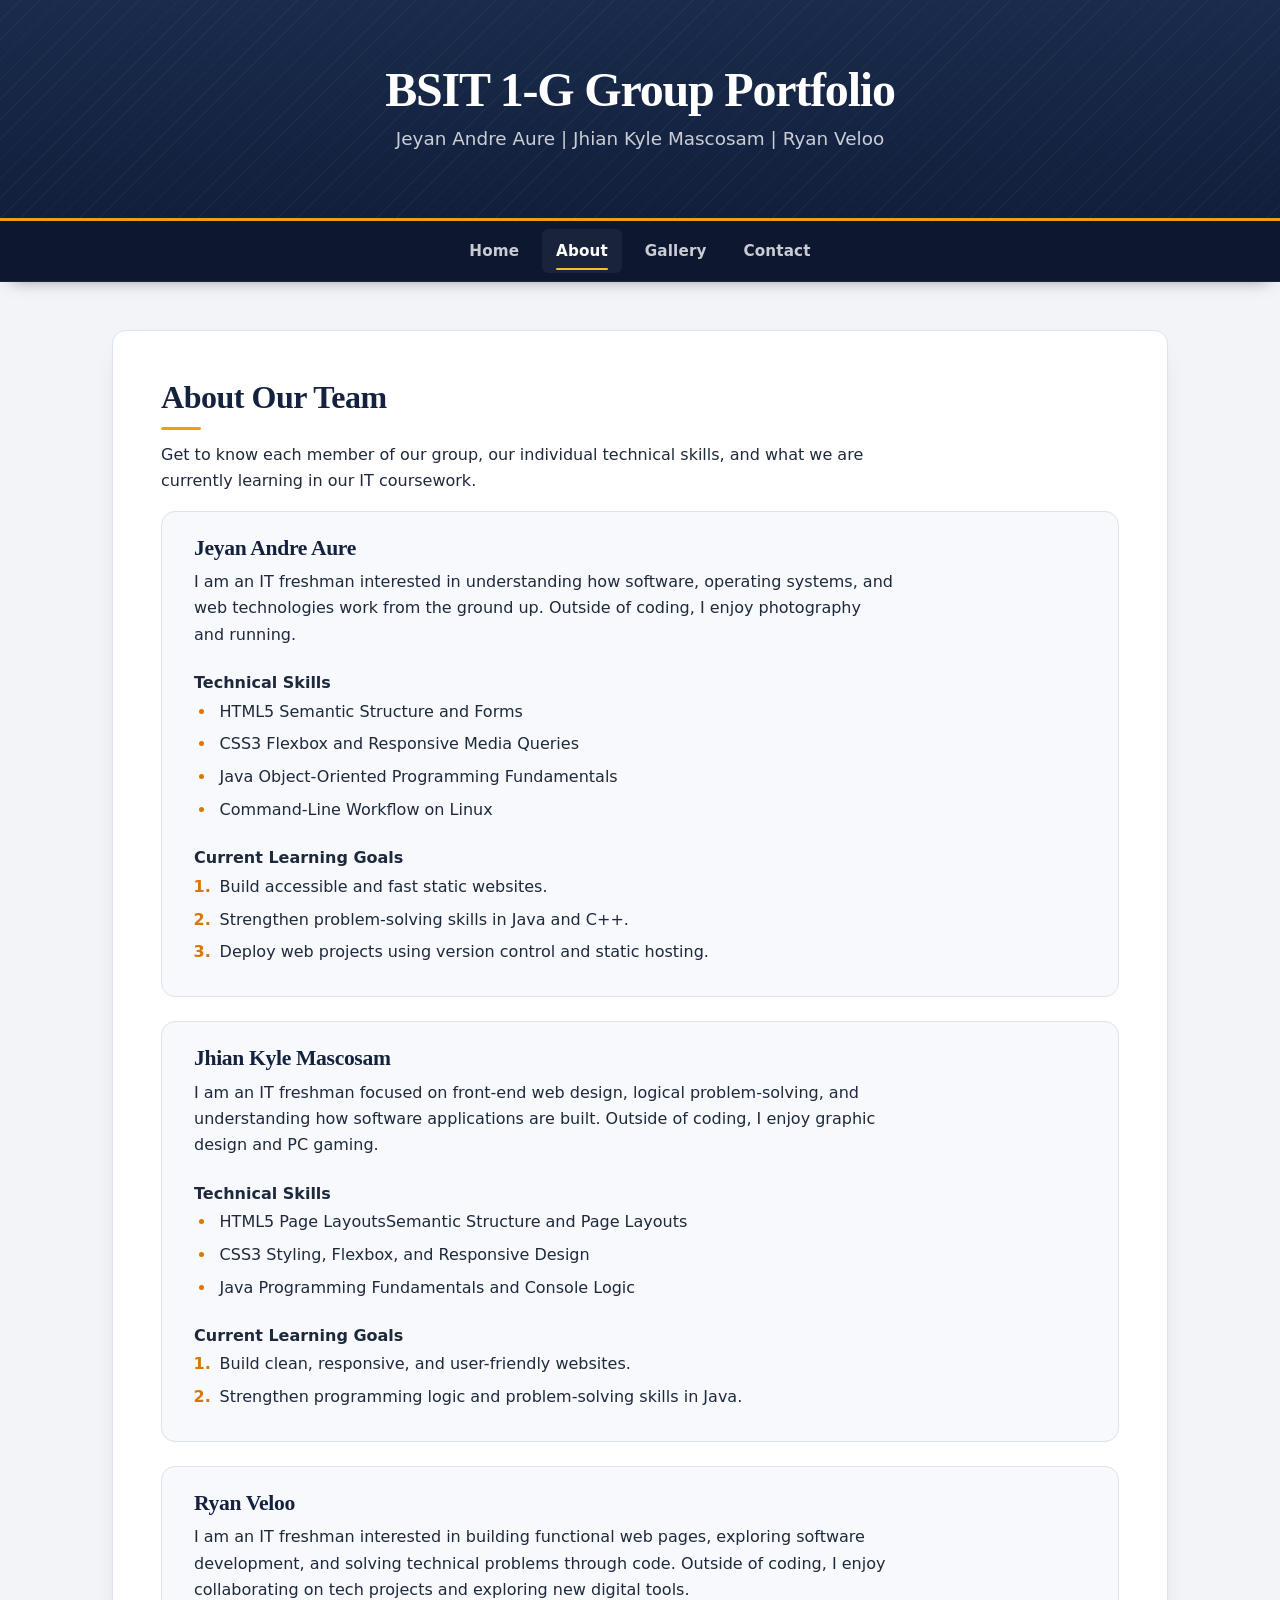
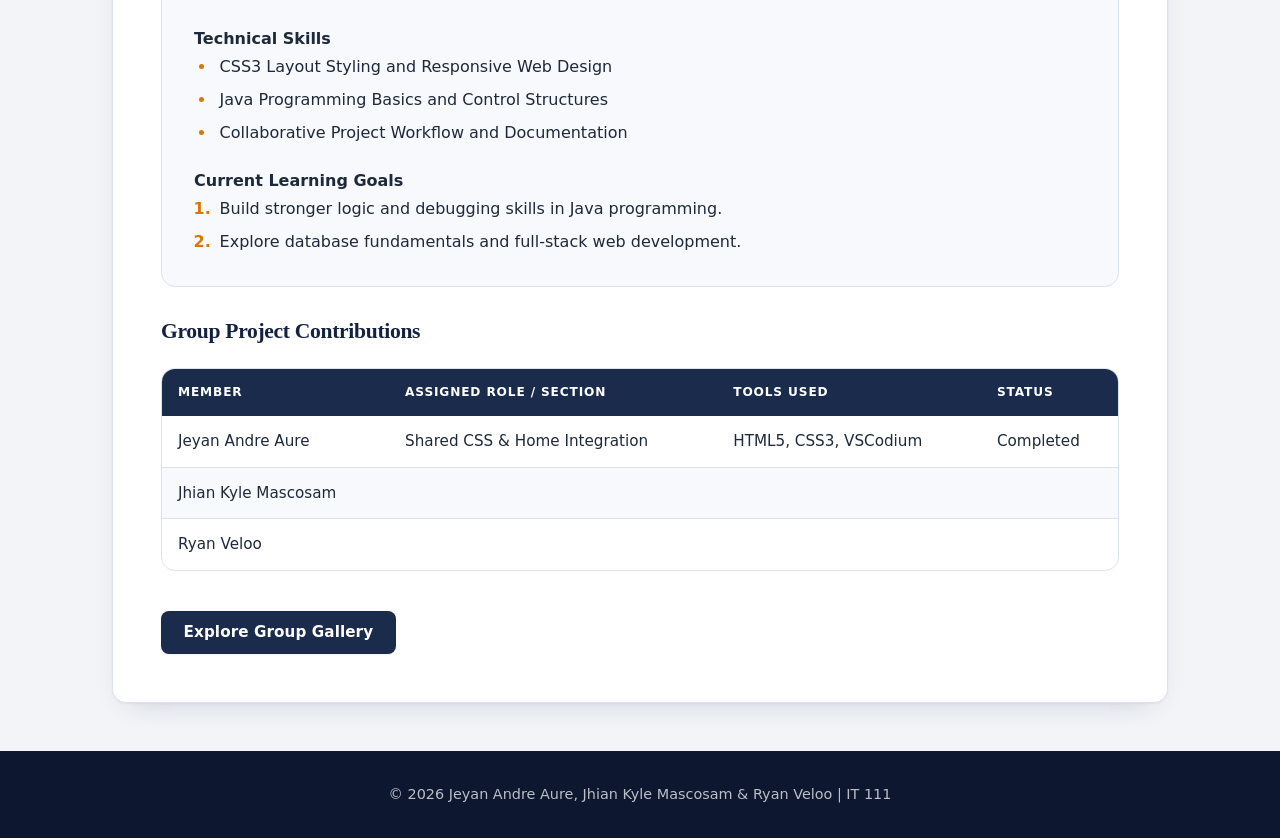
==== student-website/about.html @ 914ab21a "Add files via upload" ====
<!DOCTYPE html>
<html lang="en">
<head>
    <meta charset="UTF-8">
    <meta name="viewport" content="width=device-width, initial-scale=1.0">
    <title>About | BSIT 1-G Group Portfolio</title>
    <link rel="stylesheet" href="css/style.css">
</head>
<body>

    <header>
        <h1>BSIT 1-G Group Portfolio</h1>
        <p>Jeyan Andre Aure | Jhian Kyle Mascosam | Ryan Veloo</p>
    </header>

    <nav aria-label="Main navigation">
        <a href="index.html">Home</a>
        <a href="about.html" class="active">About</a>
        <a href="gallery.html">Gallery</a>
        <a href="contact.html">Contact</a>
    </nav>

    <main>
        <h2>About Our Team</h2>
        <p>Get to know each member of our group, our individual technical skills, and what we are currently learning in our IT coursework.</p>

        <!-- Member 1: Jeyan Andre Aure -->
        <section id="jeyan" class="member-section">
            <h3>Jeyan Andre Aure</h3>
            <p>I am an IT freshman interested in understanding how software, operating systems, and web technologies work from the ground up. Outside of coding, I enjoy photography and running.</p>

            <h4>Technical Skills</h4>
            <ul>
                <li>HTML5 Semantic Structure and Forms</li>
                <li>CSS3 Flexbox and Responsive Media Queries</li>
                <li>Java Object-Oriented Programming Fundamentals</li>
                <li>Command-Line Workflow on Linux</li>
            </ul>

            <h4>Current Learning Goals</h4>
            <ol>
                <li>Build accessible and fast static websites.</li>
                <li>Strengthen problem-solving skills in Java and C++.</li>
                <li>Deploy web projects using version control and static hosting.</li>
            </ol>
        </section>

        <!-- Member 2: Jhian Kyle Mascosam -->
        <section id="jhian" class="member-section">
            <h3>Jhian Kyle Mascosam</h3>
            <!-- Type Jhian's bio inside the <p> tag below -->
            <p>I am an IT freshman focused on front-end web design, logical problem-solving, and understanding how software applications are built. Outside of coding, I enjoy graphic design and PC gaming.</p>

            <h4>Technical Skills</h4>
            <!-- Add Jhian's skills inside the <li> tags below -->
            <ul>
                <li>HTML5 Page LayoutsSemantic Structure and Page Layouts</li>
                <li>CSS3 Styling, Flexbox, and Responsive Design</li>
                <li>Java Programming Fundamentals and Console Logic</li>
            </ul>

            <h4>Current Learning Goals</h4>
            <!-- Add Jhian's goals inside the <li> tags below -->
            <ol>
                <li>Build clean, responsive, and user-friendly websites.</li>
                <li>Strengthen programming logic and problem-solving skills in Java.</li>
            </ol>
        </section>

        <!-- Member 3: Ryan Veloo -->
        <section id="ryan" class="member-section">
            <h3>Ryan Veloo</h3>
            <!-- Type Ryan's bio inside the <p> tag below -->
            <p>I am an IT freshman interested in building functional web pages, exploring software development, and solving technical problems through code. Outside of coding, I enjoy collaborating on tech projects and exploring new digital tools.</p>

            <h4>Technical Skills</h4>
            <!-- Add Ryan's skills inside the <li> tags below -->
            <ul>
                <li>CSS3 Layout Styling and Responsive Web Design</li>
                <li>Java Programming Basics and Control Structures</li>
                <li>Collaborative Project Workflow and Documentation</li>
            </ul>

            <h4>Current Learning Goals</h4>
            <!-- Add Ryan's goals inside the <li> tags below -->
            <ol>
                <li>Build stronger logic and debugging skills in Java programming.</li>
                <li>Explore database fundamentals and full-stack web development.</li>
            </ol>
        </section>

        <h3>Group Project Contributions</h3>
        <table>
            <thead>
                <tr>
                    <th>Member</th>
                    <th>Assigned Role / Section</th>
                    <th>Tools Used</th>
                    <th>Status</th>
                </tr>
            </thead>
            <tbody>
                <tr>
                    <td>Jeyan Andre Aure</td>
                    <td>Shared CSS &amp; Home Integration</td>
                    <td>HTML5, CSS3, VSCodium</td>
                    <td>Completed</td>
                </tr>
                <tr>
                    <td>Jhian Kyle Mascosam</td>
                    <!-- Fill in Jhian's role, tools, and status below -->
                    <td></td>
                    <td></td>
                    <td></td>
                </tr>
                <tr>
                    <td>Ryan Veloo</td>
                    <!-- Fill in Ryan's role, tools, and status below -->
                    <td></td>
                    <td></td>
                    <td></td>
                </tr>
            </tbody>
        </table>

        <a href="gallery.html" class="btn">Explore Group Gallery</a>
    </main>

    <footer>
        <p>&copy; 2026 Jeyan Andre Aure, Jhian Kyle Mascosam &amp; Ryan Veloo | IT 111</p>
    </footer>

</body>
</html>
---- student-website/css/style.css ----
/* ==========================================================================
   Site stylesheet
   --------------------------------------------------------------------------
   1. Tokens          5. Components (buttons, tables, cards, forms)
   2. Base            6. Utilities
   3. Typography      7. Responsive, dark mode, motion, print
   4. Layout

   Optional: load "Fraunces" (headings) and "Inter" (body) from your font
   provider of choice. They are already first in the font stacks below and
   will be picked up automatically; system fonts are the fallback.
   ========================================================================== */


/* ==========================================================================
   1. Tokens
   ========================================================================== */
:root {
    color-scheme: light dark;

    /* Brand */
    --navy-950: #0d1730;
    --navy-900: #111f3b;
    --navy-800: #1a2b4c;
    --navy-700: #243b67;
    --navy-600: #2c4a82;
    --amber-300: #fcd34d;
    --amber-400: #fbbf24;
    --amber-500: #f59e0b;
    --amber-600: #d97706;

    /* Surfaces, text, lines (light) */
    --bg: #f2f4f8;
    --surface: #ffffff;
    --surface-2: #f7f9fc;
    --border: #dde3ec;
    --border-strong: #b9c3d3;
    --text: #1e293b;
    --text-muted: #52607a;
    --text-subtle: #66758d;
    --heading: #14223f;
    --link: #2c4a82;
    --link-hover: #14223f;
    --danger: #b42318;
    --focus: #d97706;

    /* Components */
    --btn-bg: var(--navy-800);
    --btn-fg: #ffffff;
    --btn-hover: var(--navy-600);
    --thead-bg: var(--navy-800);
    --thead-fg: #ffffff;
    --row-hover: #eef3fb;
    --field-bg: #ffffff;
    --field-border: #a3afc2;
    --accent-control: var(--navy-700);

    /* Shadows are tinted with the brand navy, never pure black */
    --shadow-sm: 0 1px 2px rgba(17, 31, 59, 0.06);
    --shadow-md: 0 1px 2px rgba(17, 31, 59, 0.04),
                 0 12px 28px -16px rgba(17, 31, 59, 0.22);
    --shadow-lg: 0 2px 4px rgba(17, 31, 59, 0.05),
                 0 18px 36px -18px rgba(17, 31, 59, 0.32);

    /* Type */
    --font-body: "Inter", system-ui, -apple-system, "Segoe UI", Roboto,
                 "Helvetica Neue", Arial, sans-serif;
    --font-display: "Fraunces", "Source Serif 4", "Iowan Old Style",
                    "Palatino Linotype", Palatino, "Book Antiqua", Georgia, serif;
    --font-mono: ui-monospace, "SF Mono", "Cascadia Code", Menlo, Consolas, monospace;

    /* Spacing scale */
    --s-1: 0.25rem;
    --s-2: 0.5rem;
    --s-3: 0.75rem;
    --s-4: 1rem;
    --s-5: 1.5rem;
    --s-6: 2rem;
    --s-7: 3rem;

    /* Shape & layout */
    --radius: 14px;
    --radius-sm: 8px;
    --max: 66rem;
    --gutter: clamp(1rem, 4vw, 2rem);

    /* Motion */
    --ease: cubic-bezier(0.2, 0.7, 0.2, 1);
    --t: 160ms;
}


/* ==========================================================================
   2. Base
   ========================================================================== */
*,
*::before,
*::after {
    box-sizing: border-box;
    margin: 0;
    padding: 0;
}

html {
    -webkit-text-size-adjust: 100%;
    text-size-adjust: 100%;
    scroll-padding-top: 5rem;
}

body {
    min-height: 100vh;
    min-height: 100dvh;
    display: flex;
    flex-direction: column;
    font-family: var(--font-body);
    font-size: 1rem;
    line-height: 1.65;
    color: var(--text);
    background-color: var(--bg);
    -webkit-font-smoothing: antialiased;
    -moz-osx-font-smoothing: grayscale;
    text-rendering: optimizeLegibility;
}

::selection {
    background: var(--amber-400);
    color: var(--navy-950);
}

img,
svg,
video {
    max-width: 100%;
}

img {
    height: auto;
    display: block;
    border-radius: 10px;
}

/* Keyboard focus: visible, high contrast, never on mouse clicks */
:focus-visible {
    outline: 3px solid var(--focus);
    outline-offset: 3px;
}

:focus:not(:focus-visible) {
    outline: none;
}

/* Dark surfaces need a lighter ring */
header,
nav,
footer {
    --focus: var(--amber-400);
}


/* ==========================================================================
   3. Typography
   ========================================================================== */
h1,
h2,
h3 {
    font-family: var(--font-display);
    font-weight: 700;
    line-height: 1.18;
    letter-spacing: -0.015em;
    color: var(--heading);
    text-wrap: balance;
}

h2 {
    font-size: clamp(1.5rem, 1.25rem + 1vw, 2rem);
    margin: var(--s-7) 0 var(--s-3);
}

h3 {
    font-size: clamp(1.15rem, 1.05rem + 0.4vw, 1.35rem);
    margin: var(--s-6) 0 var(--s-2);
}

h4 {
    font-size: 1rem;
    font-weight: 700;
    line-height: 1.4;
    color: var(--text);
    margin: var(--s-5) 0 var(--s-1);
}

/* A section's first heading never needs top spacing */
:is(main, .intro-box, .member-section, .card) > :first-child {
    margin-top: 0;
}

/* Small brand rule under section headings */
main h2::after {
    content: "";
    display: block;
    width: 2.5rem;
    height: 3px;
    margin-top: 0.6rem;
    background: var(--amber-500);
    border-radius: 2px;
}

p {
    margin-bottom: var(--s-4);
    max-width: 70ch;
    text-wrap: pretty;
}

p:last-child {
    margin-bottom: 0;
}

strong,
b {
    font-weight: 650;
}

small {
    font-size: 0.875rem;
    color: var(--text-muted);
}

a {
    color: var(--link);
    text-decoration-thickness: 1px;
    text-underline-offset: 0.2em;
    transition: color var(--t) var(--ease),
                text-decoration-color var(--t) var(--ease);
}

a:hover {
    color: var(--link-hover);
    text-decoration-thickness: 2px;
}

ul,
ol {
    margin: 0 0 var(--s-5);
    padding-left: 1.4rem;
}

li {
    margin-bottom: 0.4rem;
    padding-left: 0.2rem;
}

li::marker {
    color: var(--amber-600);
    font-weight: 700;
}

ul ul,
ol ol,
ul ol,
ol ul {
    margin: 0.4rem 0 0;
}

nav ul,
footer ul {
    list-style: none;
    margin: 0;
    padding: 0;
}

blockquote {
    margin: var(--s-5) 0;
    padding: var(--s-1) 0 var(--s-1) var(--s-5);
    border-left: 3px solid var(--amber-500);
    font-family: var(--font-display);
    font-size: 1.2rem;
    line-height: 1.5;
    color: var(--heading);
}

hr {
    border: 0;
    height: 1px;
    background: var(--border);
    margin: var(--s-6) 0;
}

code,
kbd {
    font-family: var(--font-mono);
    font-size: 0.9em;
    padding: 0.15em 0.4em;
    background: var(--surface-2);
    border: 1px solid var(--border);
    border-radius: 5px;
}

figcaption {
    margin-top: var(--s-2);
    font-size: 0.875rem;
    color: var(--text-muted);
}


/* ==========================================================================
   4. Layout: header, nav, main, footer
   ========================================================================== */
header {
    position: relative;
    text-align: center;
    color: #ffffff;
    padding: clamp(2rem, 6vw, 4rem) var(--gutter);
    background:
        repeating-linear-gradient(
            135deg,
            rgba(255, 255, 255, 0.035) 0 1px,
            transparent 1px 14px
        ),
        linear-gradient(180deg, var(--navy-800) 0%, var(--navy-900) 100%);
    border-bottom: 3px solid var(--amber-500);
}

header h1 {
    color: #ffffff;
    font-size: clamp(1.9rem, 1.3rem + 2.8vw, 3rem);
    line-height: 1.08;
    letter-spacing: -0.025em;
    margin: 0 0 var(--s-2);
}

header p {
    margin-inline: auto;
    font-size: clamp(1rem, 0.95rem + 0.3vw, 1.15rem);
    color: rgba(255, 255, 255, 0.78);
}

header img {
    margin-inline: auto;
}

nav {
    display: flex;
    flex-wrap: wrap;
    justify-content: center;
    gap: var(--s-1) var(--s-2);
    padding: var(--s-2) var(--gutter);
    background: var(--navy-950);
    border-bottom: 1px solid rgba(255, 255, 255, 0.06);
    box-shadow: 0 8px 18px -12px rgba(0, 0, 0, 0.55);
}

nav a {
    position: relative;
    padding: 0.6rem 0.9rem;
    font-size: 0.95rem;
    font-weight: 600;
    letter-spacing: 0.01em;
    color: rgba(255, 255, 255, 0.78);
    text-decoration: none;
    border-radius: 6px;
    transition: color var(--t) var(--ease), background-color var(--t) var(--ease);
}

/* Active-page indicator: an amber underline that draws in */
nav a::after {
    content: "";
    position: absolute;
    left: 0.9rem;
    right: 0.9rem;
    bottom: 0.2rem;
    height: 2px;
    background: var(--amber-400);
    border-radius: 2px;
    transform: scaleX(0);
    transform-origin: left center;
    transition: transform 220ms var(--ease);
}

nav a:hover {
    color: #ffffff;
    background-color: rgba(255, 255, 255, 0.07);
}

nav a.active,
nav a[aria-current="page"] {
    color: #ffffff;
    background-color: rgba(255, 255, 255, 0.05);
}

nav a.active::after,
nav a[aria-current="page"]::after {
    transform: scaleX(1);
}

main {
    flex: 1 0 auto;
    width: min(100% - (var(--gutter) * 2), var(--max));
    margin: clamp(1.25rem, 4vw, 3rem) auto;
    padding: clamp(1.25rem, 4vw, 3rem);
    background-color: var(--surface);
    border: 1px solid var(--border);
    border-radius: var(--radius);
    box-shadow: var(--shadow-md);
}

.intro-box {
    margin-bottom: var(--s-6);
    padding-bottom: var(--s-5);
    border-bottom: 1px solid var(--border);
}

.intro-box p {
    font-size: clamp(1.05rem, 1rem + 0.3vw, 1.2rem);
    line-height: 1.6;
}

footer {
    margin-top: auto;
    padding: var(--s-6) var(--gutter);
    text-align: center;
    font-size: 0.9rem;
    color: rgba(255, 255, 255, 0.72);
    background-color: var(--navy-950);
}

footer p {
    margin-inline: auto;
}

footer a {
    color: #ffffff;
}

footer a:hover {
    color: var(--amber-400);
}


/* ==========================================================================
   5. Components
   ========================================================================== */

/* ---- Buttons ----------------------------------------------------------- */
.btn,
form button,
form input[type="submit"] {
    display: inline-flex;
    align-items: center;
    justify-content: center;
    gap: var(--s-2);
    margin-top: var(--s-2);
    padding: 0.7rem 1.35rem;
    font: inherit;
    font-size: 0.95rem;
    font-weight: 650;
    line-height: 1.2;
    letter-spacing: 0.005em;
    color: var(--btn-fg);
    background-color: var(--btn-bg);
    border: 1px solid transparent;
    border-radius: var(--radius-sm);
    text-decoration: none;
    cursor: pointer;
    box-shadow: var(--shadow-sm);
    transition: background-color var(--t) var(--ease),
                transform var(--t) var(--ease),
                box-shadow var(--t) var(--ease);
}

.btn:hover,
form button:hover,
form input[type="submit"]:hover {
    color: var(--btn-fg);
    background-color: var(--btn-hover);
    text-decoration: none;
    transform: translateY(-1px);
    box-shadow: var(--shadow-md);
}

.btn:active,
form button:active,
form input[type="submit"]:active {
    transform: translateY(0);
    box-shadow: var(--shadow-sm);
}

.btn:disabled,
.btn[aria-disabled="true"],
form button:disabled {
    opacity: 0.5;
    cursor: not-allowed;
    transform: none;
}

/* Optional variants */
.btn--accent {
    --btn-bg: var(--amber-400);
    --btn-fg: var(--navy-950);
    --btn-hover: var(--amber-300);
}

.btn--ghost {
    --btn-fg: var(--heading);
    --btn-hover: var(--surface-2);
    background-color: transparent;
    border-color: var(--border-strong);
    box-shadow: none;
}

/* ---- Tables ------------------------------------------------------------ */
table {
    width: 100%;
    margin: var(--s-5) 0 var(--s-6);
    border-collapse: separate;
    border-spacing: 0;
    overflow: hidden;
    font-size: 0.95rem;
    font-variant-numeric: tabular-nums;
    background-color: var(--surface);
    border: 1px solid var(--border);
    border-radius: var(--radius);
}

caption {
    caption-side: top;
    padding-bottom: var(--s-3);
    text-align: left;
    font-weight: 650;
    color: var(--text-muted);
}

th,
td {
    padding: 0.8rem 1rem;
    text-align: left;
    vertical-align: top;
    border-bottom: 1px solid var(--border);
}

th {
    font-size: 0.76rem;
    font-weight: 700;
    letter-spacing: 0.07em;
    text-transform: uppercase;
    white-space: nowrap;
    color: var(--thead-fg);
    background-color: var(--thead-bg);
    border-bottom-color: var(--thead-bg);
}

/* Row headers read as content, not as column headers */
th[scope="row"] {
    font-size: inherit;
    font-weight: 650;
    letter-spacing: normal;
    text-transform: none;
    white-space: normal;
    color: var(--heading);
    background: none;
    border-bottom-color: var(--border);
}

tr:last-child > td,
tr:last-child > th[scope="row"] {
    border-bottom: 0;
}

tbody tr:nth-child(even) {
    background-color: var(--surface-2);
}

tbody tr {
    transition: background-color var(--t) var(--ease);
}

tbody tr:hover {
    background-color: var(--row-hover);
}

/* ---- Cards ------------------------------------------------------------- */
.card-grid {
    --card-pad: 1.25rem;
    display: grid;
    grid-template-columns: repeat(auto-fit, minmax(min(100%, 16rem), 1fr));
    gap: var(--s-5);
    margin: var(--s-5) 0 var(--s-7);
}

.card {
    display: flex;
    flex-direction: column;
    gap: var(--s-3);
    padding: var(--card-pad);
    overflow: hidden;
    background-color: var(--surface-2);
    border: 1px solid var(--border);
    border-radius: var(--radius);
    transition: transform 220ms var(--ease),
                box-shadow 220ms var(--ease),
                border-color 220ms var(--ease);
}

.card > * {
    margin: 0;
}

/* Lead image bleeds to the card edges */
.card > img:first-child {
    width: calc(100% + var(--card-pad) * 2);
    max-width: none;
    margin: calc(var(--card-pad) * -1) calc(var(--card-pad) * -1) var(--s-1);
    aspect-ratio: 3 / 2;
    object-fit: cover;
    border-radius: 0;
}

.card h3 {
    font-size: 1.2rem;
}

.card p {
    font-size: 0.95rem;
    color: var(--text-muted);
}

/* Pin the call-to-action to the bottom so cards line up */
.card > .btn {
    align-self: flex-start;
    margin-top: auto;
}

.card:focus-within {
    border-color: var(--border-strong);
}

@media (hover: hover) {
    .card:hover {
        transform: translateY(-3px);
        border-color: var(--border-strong);
        box-shadow: var(--shadow-lg);
    }
}

/* ---- Member panels ----------------------------------------------------- */
.member-section {
    margin-bottom: var(--s-5);
    padding: var(--s-5) var(--s-6);
    background-color: var(--surface-2);
    border: 1px solid var(--border);
    border-radius: var(--radius);
}

.member-section > :last-child {
    margin-bottom: 0;
}

/* ---- Forms ------------------------------------------------------------- */
form {
    display: flex;
    flex-direction: column;
    gap: var(--s-4);
    max-width: 34rem;
}

fieldset {
    border: 1px solid var(--border);
    border-radius: var(--radius-sm);
    padding: var(--s-4) var(--s-5);
}

legend {
    padding: 0 var(--s-2);
    font-weight: 650;
    color: var(--heading);
}

label {
    font-size: 0.9rem;
    font-weight: 650;
    color: var(--heading);
}

/* Keep a label close to its own field, with more air between pairs */
form > label:has(+ :is(input, textarea, select)) {
    margin-bottom: calc(var(--s-2) * -1);
}

input,
textarea,
select {
    width: 100%;
    padding: 0.7rem 0.85rem;
    font: inherit;
    font-size: 1rem;
    line-height: 1.4;
    color: var(--text);
    background-color: var(--field-bg);
    border: 1px solid var(--field-border);
    border-radius: var(--radius-sm);
    transition: border-color var(--t) var(--ease), box-shadow var(--t) var(--ease);
}

input:hover,
textarea:hover,
select:hover {
    border-color: var(--text-muted);
}

input:focus,
textarea:focus,
select:focus {
    border-color: var(--navy-600);
}

input:user-invalid,
textarea:user-invalid,
select:user-invalid {
    border-color: var(--danger);
}

input::placeholder,
textarea::placeholder {
    color: var(--text-subtle);
    opacity: 1;
}

input:disabled,
textarea:disabled,
select:disabled {
    opacity: 0.6;
    cursor: not-allowed;
    background-color: var(--surface-2);
}

textarea {
    min-height: 9rem;
    resize: vertical;
    line-height: 1.55;
}

input[type="checkbox"],
input[type="radio"] {
    width: 1.1rem;
    height: 1.1rem;
    padding: 0;
    accent-color: var(--accent-control);
}

form .btn,
form button,
form input[type="submit"] {
    align-self: flex-start;
    width: auto;
    margin-top: var(--s-1);
}


/* ==========================================================================
   6. Utilities
   ========================================================================== */
.visually-hidden {
    position: absolute;
    width: 1px;
    height: 1px;
    margin: -1px;
    padding: 0;
    overflow: hidden;
    clip: rect(0, 0, 0, 0);
    white-space: nowrap;
    border: 0;
}

/* Add as the first element in <body>: <a class="skip-link" href="#main">… */
.skip-link {
    position: absolute;
    top: -4rem;
    left: var(--s-4);
    z-index: 100;
    padding: 0.65rem 1rem;
    font-weight: 700;
    color: var(--navy-950);
    background: var(--amber-400);
    border-radius: 0 0 var(--radius-sm) var(--radius-sm);
    text-decoration: none;
    transition: top var(--t) var(--ease);
}

.skip-link:focus {
    top: 0;
}


/* ==========================================================================
   7. Responsive, dark mode, motion, print
   ========================================================================== */

/* Sticky navigation on larger screens (a wrapped nav would eat the viewport on phones) */
@media (min-width: 48em) {
    nav {
        position: sticky;
        top: 0;
        z-index: 50;
    }
}

@media (max-width: 40em) {
    nav a {
        padding: 0.55rem 0.7rem;
    }

    nav a::after {
        left: 0.7rem;
        right: 0.7rem;
    }

    .member-section {
        padding: var(--s-4);
    }

    /* Wide tables scroll sideways instead of breaking the layout */
    table {
        display: block;
        overflow-x: auto;
        -webkit-overflow-scrolling: touch;
    }

    form {
        max-width: none;
    }
}

/* Dark mode: same brand, re-tuned surfaces. Delete this block to opt out. */
@media screen and (prefers-color-scheme: dark) {
    :root {
        --bg: #0a1120;
        --surface: #101a30;
        --surface-2: #142039;
        --border: #24324f;
        --border-strong: #3a4b6e;
        --text: #dbe3f0;
        --text-muted: #9fadc5;
        --text-subtle: #8191ad;
        --heading: #f1f5fb;
        --link: #9dbcff;
        --link-hover: #ffffff;
        --danger: #ff8a80;
        --focus: var(--amber-400);

        --btn-bg: var(--amber-400);
        --btn-fg: var(--navy-950);
        --btn-hover: var(--amber-300);
        --thead-bg: #1b2b50;
        --thead-fg: #e8eefb;
        --row-hover: #1a2847;
        --field-bg: #0d1628;
        --field-border: #3a4b6e;
        --accent-control: var(--amber-400);

        --shadow-sm: 0 1px 2px rgba(0, 0, 0, 0.35);
        --shadow-md: 0 1px 2px rgba(0, 0, 0, 0.3),
                     0 14px 30px -16px rgba(0, 0, 0, 0.7);
        --shadow-lg: 0 2px 4px rgba(0, 0, 0, 0.3),
                     0 20px 40px -18px rgba(0, 0, 0, 0.8);
    }

    input:focus,
    textarea:focus,
    select:focus {
        border-color: var(--amber-400);
    }

    img {
        filter: brightness(0.92);
    }
}

@media (prefers-reduced-motion: no-preference) {
    html {
        scroll-behavior: smooth;
    }
}

@media (prefers-reduced-motion: reduce) {
    *,
    *::before,
    *::after {
        animation-duration: 0.01ms !important;
        animation-iteration-count: 1 !important;
        transition-duration: 0.01ms !important;
        scroll-behavior: auto !important;
    }

    .card:hover,
    .btn:hover {
        transform: none;
    }
}

@media print {
    body {
        display: block;
        color: #000;
        background: #fff;
        font-size: 11pt;
    }

    nav,
    .skip-link,
    form,
    .btn {
        display: none !important;
    }

    header,
    footer {
        padding: 0 0 var(--s-4);
        color: #000;
        background: none;
        border: 0;
    }

    header h1,
    header p {
        color: #000;
    }

    main {
        width: 100%;
        margin: 0;
        padding: 0;
        border: 0;
        box-shadow: none;
    }

    .card,
    table,
    .member-section {
        break-inside: avoid;
        box-shadow: none;
    }

    a {
        color: #000;
    }

    main a[href^="http"]::after {
        content: " (" attr(href) ")";
        font-size: 0.85em;
        color: #444;
    }
}
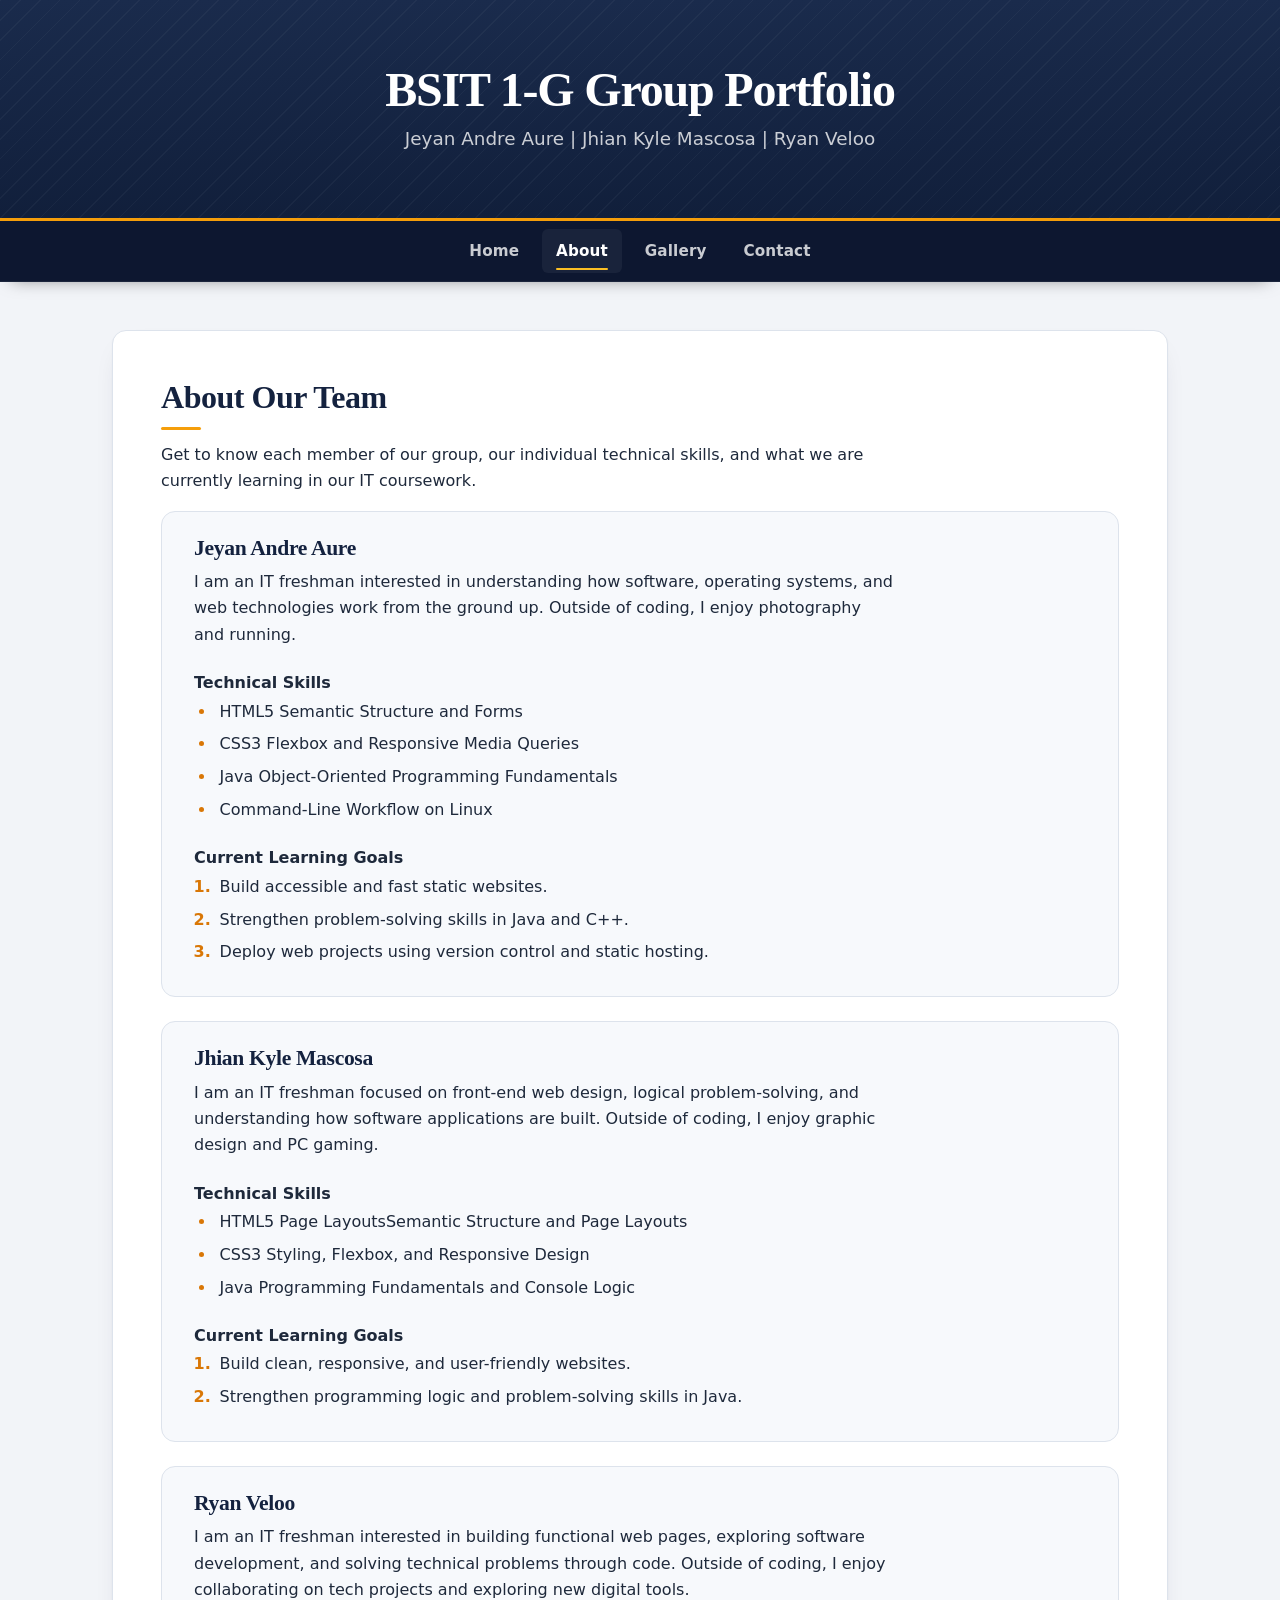
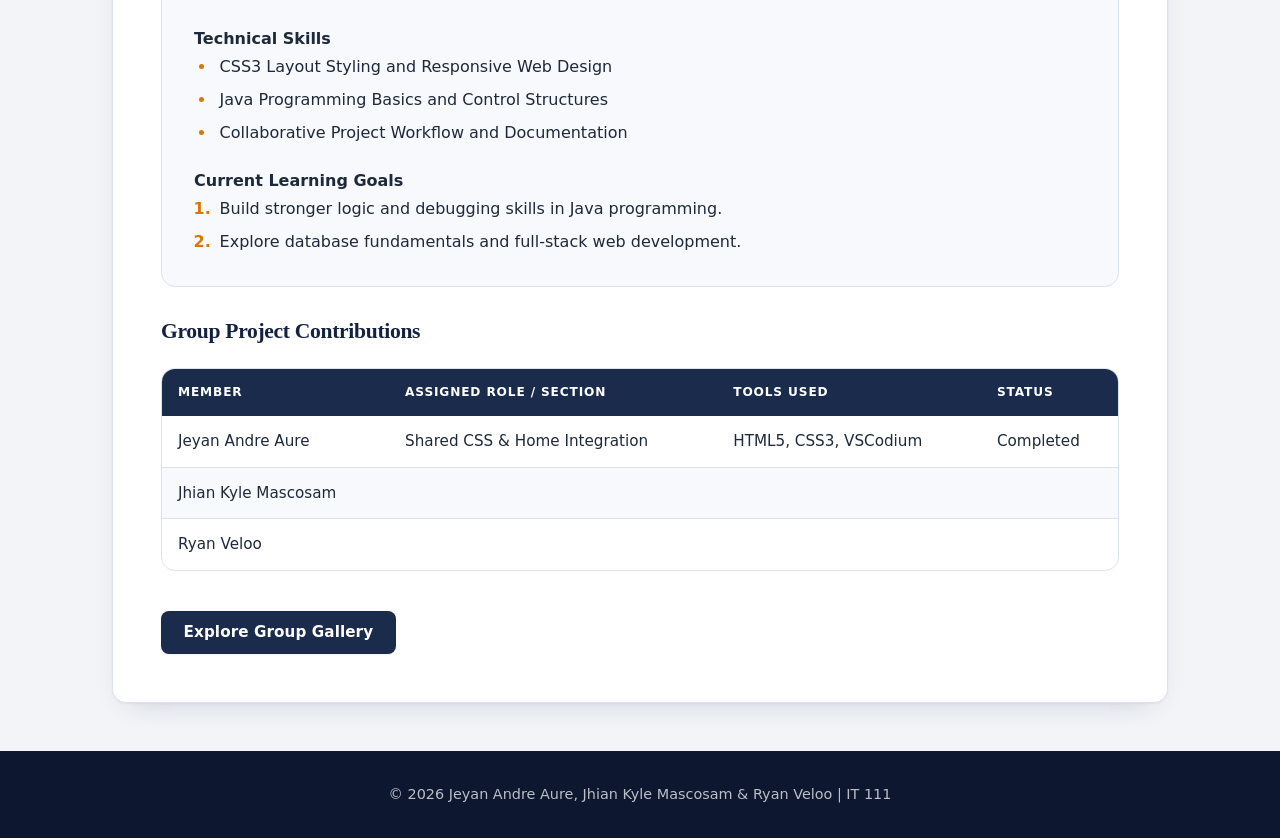
==== commit 952c159c: "Fix gallery image paths and upload photos" ====
--- a/student-website/about.html
+++ b/student-website/about.html
@@ -10,7 +10,7 @@
 
     <header>
         <h1>BSIT 1-G Group Portfolio</h1>
-        <p>Jeyan Andre Aure | Jhian Kyle Mascosam | Ryan Veloo</p>
+        <p>Jeyan Andre Aure | Jhian Kyle Mascosa | Ryan Veloo</p>
     </header>
 
     <nav aria-label="Main navigation">
@@ -45,9 +45,9 @@
             </ol>
         </section>
 
-        <!-- Member 2: Jhian Kyle Mascosam -->
+        <!-- Member 2: Jhian Kyle Mascosa -->
         <section id="jhian" class="member-section">
-            <h3>Jhian Kyle Mascosam</h3>
+            <h3>Jhian Kyle Mascosa</h3>
             <!-- Type Jhian's bio inside the <p> tag below -->
             <p>I am an IT freshman focused on front-end web design, logical problem-solving, and understanding how software applications are built. Outside of coding, I enjoy graphic design and PC gaming.</p>
 
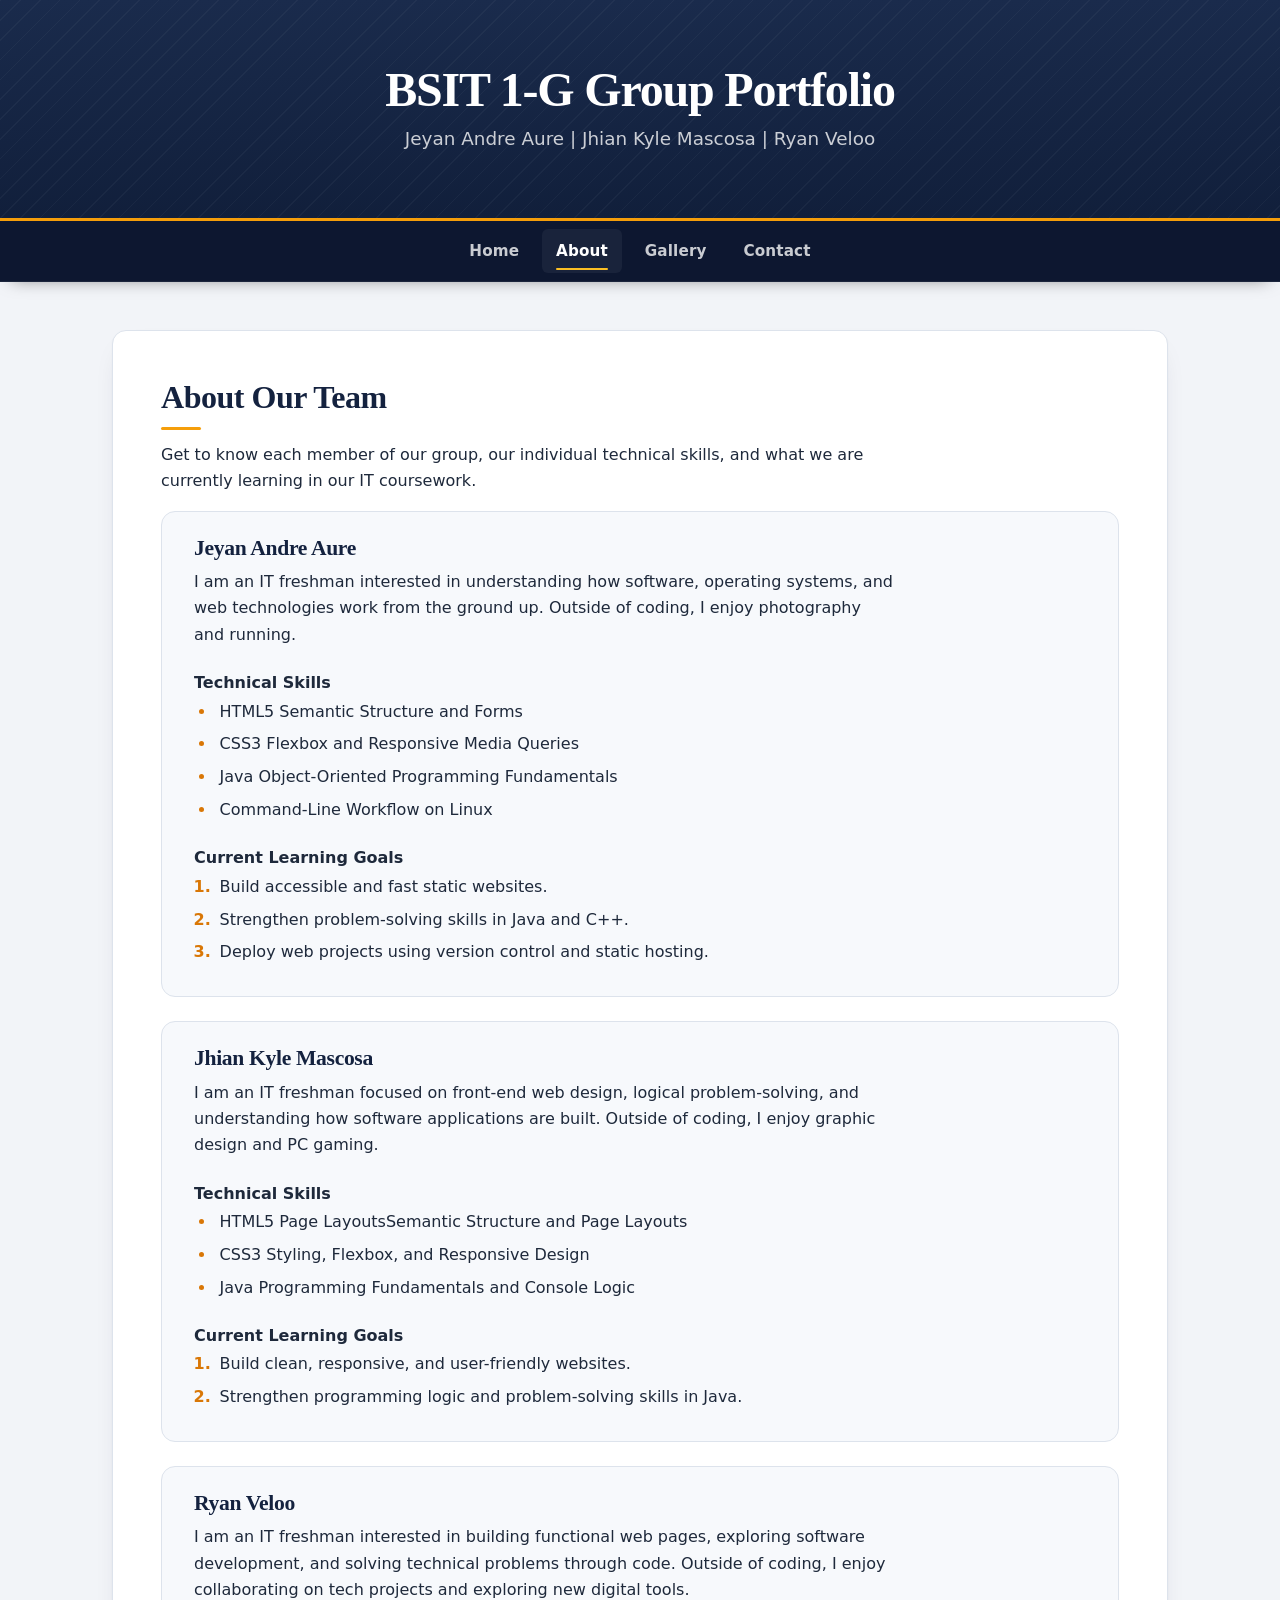
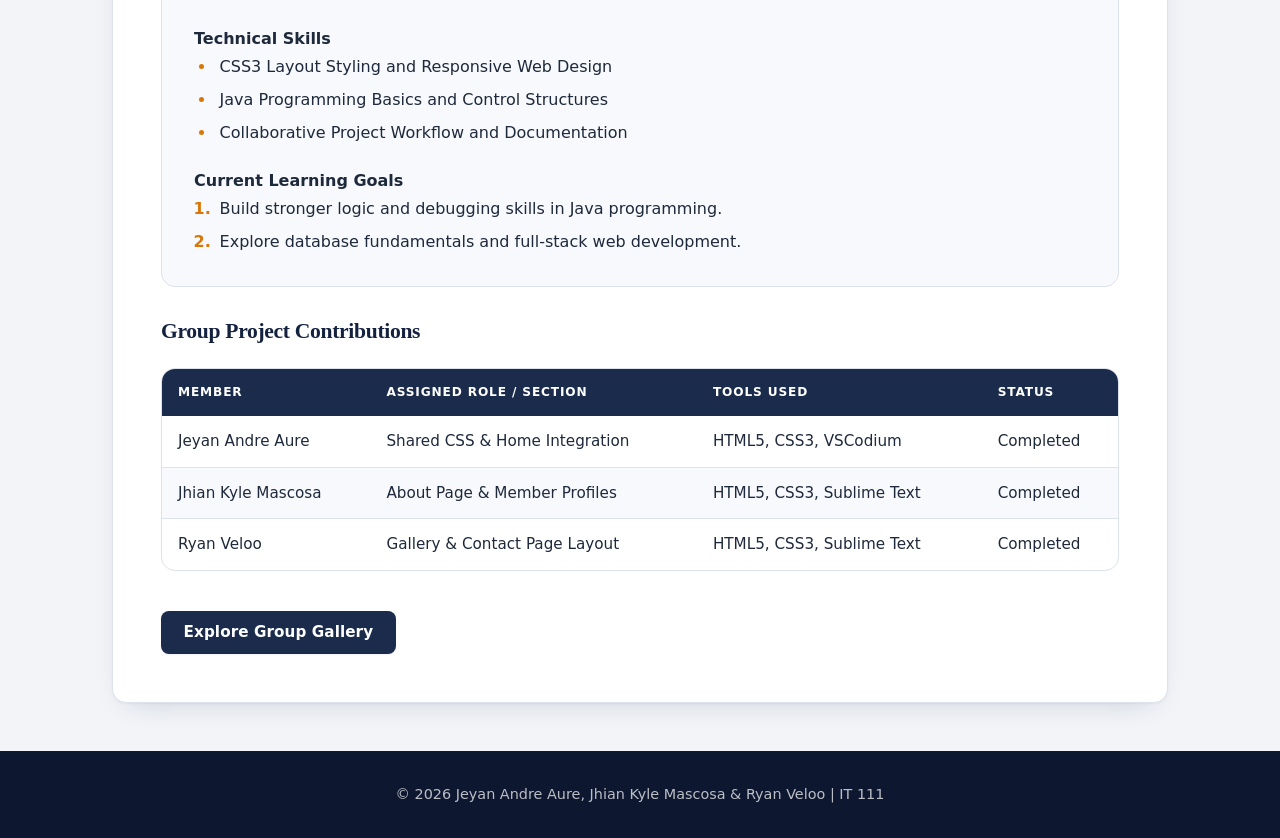
==== commit 206bb4f9: "Fix gallery image paths and upload photos" ====
--- a/student-website/about.html
+++ b/student-website/about.html
@@ -24,7 +24,6 @@
         <h2>About Our Team</h2>
         <p>Get to know each member of our group, our individual technical skills, and what we are currently learning in our IT coursework.</p>
 
-        <!-- Member 1: Jeyan Andre Aure -->
         <section id="jeyan" class="member-section">
             <h3>Jeyan Andre Aure</h3>
             <p>I am an IT freshman interested in understanding how software, operating systems, and web technologies work from the ground up. Outside of coding, I enjoy photography and running.</p>
@@ -45,14 +44,11 @@
             </ol>
         </section>
 
-        <!-- Member 2: Jhian Kyle Mascosa -->
         <section id="jhian" class="member-section">
             <h3>Jhian Kyle Mascosa</h3>
-            <!-- Type Jhian's bio inside the <p> tag below -->
             <p>I am an IT freshman focused on front-end web design, logical problem-solving, and understanding how software applications are built. Outside of coding, I enjoy graphic design and PC gaming.</p>
 
             <h4>Technical Skills</h4>
-            <!-- Add Jhian's skills inside the <li> tags below -->
             <ul>
                 <li>HTML5 Page LayoutsSemantic Structure and Page Layouts</li>
                 <li>CSS3 Styling, Flexbox, and Responsive Design</li>
@@ -60,21 +56,17 @@
             </ul>
 
             <h4>Current Learning Goals</h4>
-            <!-- Add Jhian's goals inside the <li> tags below -->
             <ol>
                 <li>Build clean, responsive, and user-friendly websites.</li>
                 <li>Strengthen programming logic and problem-solving skills in Java.</li>
             </ol>
         </section>
 
-        <!-- Member 3: Ryan Veloo -->
         <section id="ryan" class="member-section">
             <h3>Ryan Veloo</h3>
-            <!-- Type Ryan's bio inside the <p> tag below -->
             <p>I am an IT freshman interested in building functional web pages, exploring software development, and solving technical problems through code. Outside of coding, I enjoy collaborating on tech projects and exploring new digital tools.</p>
 
             <h4>Technical Skills</h4>
-            <!-- Add Ryan's skills inside the <li> tags below -->
             <ul>
                 <li>CSS3 Layout Styling and Responsive Web Design</li>
                 <li>Java Programming Basics and Control Structures</li>
@@ -82,7 +74,6 @@
             </ul>
 
             <h4>Current Learning Goals</h4>
-            <!-- Add Ryan's goals inside the <li> tags below -->
             <ol>
                 <li>Build stronger logic and debugging skills in Java programming.</li>
                 <li>Explore database fundamentals and full-stack web development.</li>
@@ -107,18 +98,16 @@
                     <td>Completed</td>
                 </tr>
                 <tr>
-                    <td>Jhian Kyle Mascosam</td>
-                    <!-- Fill in Jhian's role, tools, and status below -->
-                    <td></td>
-                    <td></td>
-                    <td></td>
+                    <td>Jhian Kyle Mascosa</td>
+                    <td>About Page &amp; Member Profiles</td>
+                    <td>HTML5, CSS3, Sublime Text</td>
+                    <td>Completed</td>
                 </tr>
                 <tr>
                     <td>Ryan Veloo</td>
-                    <!-- Fill in Ryan's role, tools, and status below -->
-                    <td></td>
-                    <td></td>
-                    <td></td>
+                    <td>Gallery &amp; Contact Page Layout</td>
+                    <td>HTML5, CSS3, Sublime Text</td>
+                     <td>Completed</td>
                 </tr>
             </tbody>
         </table>
@@ -127,7 +116,7 @@
     </main>
 
     <footer>
-        <p>&copy; 2026 Jeyan Andre Aure, Jhian Kyle Mascosam &amp; Ryan Veloo | IT 111</p>
+        <p>&copy; 2026 Jeyan Andre Aure, Jhian Kyle Mascosa &amp; Ryan Veloo | IT 111</p>
     </footer>
 
 </body>
--- a/student-website/css/style.css
+++ b/student-website/css/style.css
@@ -1,24 +1,6 @@
-/* ==========================================================================
-   Site stylesheet
-   --------------------------------------------------------------------------
-   1. Tokens          5. Components (buttons, tables, cards, forms)
-   2. Base            6. Utilities
-   3. Typography      7. Responsive, dark mode, motion, print
-   4. Layout
-
-   Optional: load "Fraunces" (headings) and "Inter" (body) from your font
-   provider of choice. They are already first in the font stacks below and
-   will be picked up automatically; system fonts are the fallback.
-   ========================================================================== */
-
-
-/* ==========================================================================
-   1. Tokens
-   ========================================================================== */
 :root {
     color-scheme: light dark;
 
-    /* Brand */
     --navy-950: #0d1730;
     --navy-900: #111f3b;
     --navy-800: #1a2b4c;
@@ -29,7 +11,6 @@
     --amber-500: #f59e0b;
     --amber-600: #d97706;
 
-    /* Surfaces, text, lines (light) */
     --bg: #f2f4f8;
     --surface: #ffffff;
     --surface-2: #f7f9fc;
@@ -44,7 +25,6 @@
     --danger: #b42318;
     --focus: #d97706;
 
-    /* Components */
     --btn-bg: var(--navy-800);
     --btn-fg: #ffffff;
     --btn-hover: var(--navy-600);
@@ -55,21 +35,18 @@
     --field-border: #a3afc2;
     --accent-control: var(--navy-700);
 
-    /* Shadows are tinted with the brand navy, never pure black */
     --shadow-sm: 0 1px 2px rgba(17, 31, 59, 0.06);
     --shadow-md: 0 1px 2px rgba(17, 31, 59, 0.04),
                  0 12px 28px -16px rgba(17, 31, 59, 0.22);
     --shadow-lg: 0 2px 4px rgba(17, 31, 59, 0.05),
                  0 18px 36px -18px rgba(17, 31, 59, 0.32);
 
-    /* Type */
     --font-body: "Inter", system-ui, -apple-system, "Segoe UI", Roboto,
                  "Helvetica Neue", Arial, sans-serif;
     --font-display: "Fraunces", "Source Serif 4", "Iowan Old Style",
                     "Palatino Linotype", Palatino, "Book Antiqua", Georgia, serif;
     --font-mono: ui-monospace, "SF Mono", "Cascadia Code", Menlo, Consolas, monospace;
 
-    /* Spacing scale */
     --s-1: 0.25rem;
     --s-2: 0.5rem;
     --s-3: 0.75rem;
@@ -78,7 +55,6 @@
     --s-6: 2rem;
     --s-7: 3rem;
 
-    /* Shape & layout */
     --radius: 14px;
     --radius-sm: 8px;
     --max: 66rem;
@@ -89,10 +65,6 @@
     --t: 160ms;
 }
 
-
-/* ==========================================================================
-   2. Base
-   ========================================================================== */
 *,
 *::before,
 *::after {
@@ -139,7 +111,6 @@
     border-radius: 10px;
 }
 
-/* Keyboard focus: visible, high contrast, never on mouse clicks */
 :focus-visible {
     outline: 3px solid var(--focus);
     outline-offset: 3px;
@@ -149,17 +120,12 @@
     outline: none;
 }
 
-/* Dark surfaces need a lighter ring */
 header,
 nav,
 footer {
     --focus: var(--amber-400);
 }
 
-
-/* ==========================================================================
-   3. Typography
-   ========================================================================== */
 h1,
 h2,
 h3 {
@@ -189,12 +155,10 @@
     margin: var(--s-5) 0 var(--s-1);
 }
 
-/* A section's first heading never needs top spacing */
 :is(main, .intro-box, .member-section, .card) > :first-child {
     margin-top: 0;
 }
 
-/* Small brand rule under section headings */
 main h2::after {
     content: "";
     display: block;
@@ -301,10 +265,6 @@
     color: var(--text-muted);
 }
 
-
-/* ==========================================================================
-   4. Layout: header, nav, main, footer
-   ========================================================================== */
 header {
     position: relative;
     text-align: center;
@@ -361,7 +321,6 @@
     transition: color var(--t) var(--ease), background-color var(--t) var(--ease);
 }
 
-/* Active-page indicator: an amber underline that draws in */
 nav a::after {
     content: "";
     position: absolute;
@@ -435,12 +394,6 @@
     color: var(--amber-400);
 }
 
-
-/* ==========================================================================
-   5. Components
-   ========================================================================== */
-
-/* ---- Buttons ----------------------------------------------------------- */
 .btn,
 form button,
 form input[type="submit"] {
@@ -507,7 +460,6 @@
     box-shadow: none;
 }
 
-/* ---- Tables ------------------------------------------------------------ */
 table {
     width: 100%;
     margin: var(--s-5) 0 var(--s-6);
@@ -548,7 +500,6 @@
     border-bottom-color: var(--thead-bg);
 }
 
-/* Row headers read as content, not as column headers */
 th[scope="row"] {
     font-size: inherit;
     font-weight: 650;
@@ -577,7 +528,6 @@
     background-color: var(--row-hover);
 }
 
-/* ---- Cards ------------------------------------------------------------- */
 .card-grid {
     --card-pad: 1.25rem;
     display: grid;
@@ -604,7 +554,6 @@
     margin: 0;
 }
 
-/* Lead image bleeds to the card edges */
 .card > img:first-child {
     width: calc(100% + var(--card-pad) * 2);
     max-width: none;
@@ -623,7 +572,6 @@
     color: var(--text-muted);
 }
 
-/* Pin the call-to-action to the bottom so cards line up */
 .card > .btn {
     align-self: flex-start;
     margin-top: auto;
@@ -641,7 +589,6 @@
     }
 }
 
-/* ---- Member panels ----------------------------------------------------- */
 .member-section {
     margin-bottom: var(--s-5);
     padding: var(--s-5) var(--s-6);
@@ -654,7 +601,6 @@
     margin-bottom: 0;
 }
 
-/* ---- Forms ------------------------------------------------------------- */
 form {
     display: flex;
     flex-direction: column;
@@ -680,7 +626,6 @@
     color: var(--heading);
 }
 
-/* Keep a label close to its own field, with more air between pairs */
 form > label:has(+ :is(input, textarea, select)) {
     margin-bottom: calc(var(--s-2) * -1);
 }
@@ -754,10 +699,6 @@
     margin-top: var(--s-1);
 }
 
-
-/* ==========================================================================
-   6. Utilities
-   ========================================================================== */
 .visually-hidden {
     position: absolute;
     width: 1px;
@@ -770,7 +711,6 @@
     border: 0;
 }
 
-/* Add as the first element in <body>: <a class="skip-link" href="#main">… */
 .skip-link {
     position: absolute;
     top: -4rem;
@@ -789,12 +729,6 @@
     top: 0;
 }
 
-
-/* ==========================================================================
-   7. Responsive, dark mode, motion, print
-   ========================================================================== */
-
-/* Sticky navigation on larger screens (a wrapped nav would eat the viewport on phones) */
 @media (min-width: 48em) {
     nav {
         position: sticky;
@@ -817,7 +751,7 @@
         padding: var(--s-4);
     }
 
-    /* Wide tables scroll sideways instead of breaking the layout */
+    
     table {
         display: block;
         overflow-x: auto;
@@ -829,7 +763,6 @@
     }
 }
 
-/* Dark mode: same brand, re-tuned surfaces. Delete this block to opt out. */
 @media screen and (prefers-color-scheme: dark) {
     :root {
         --bg: #0a1120;
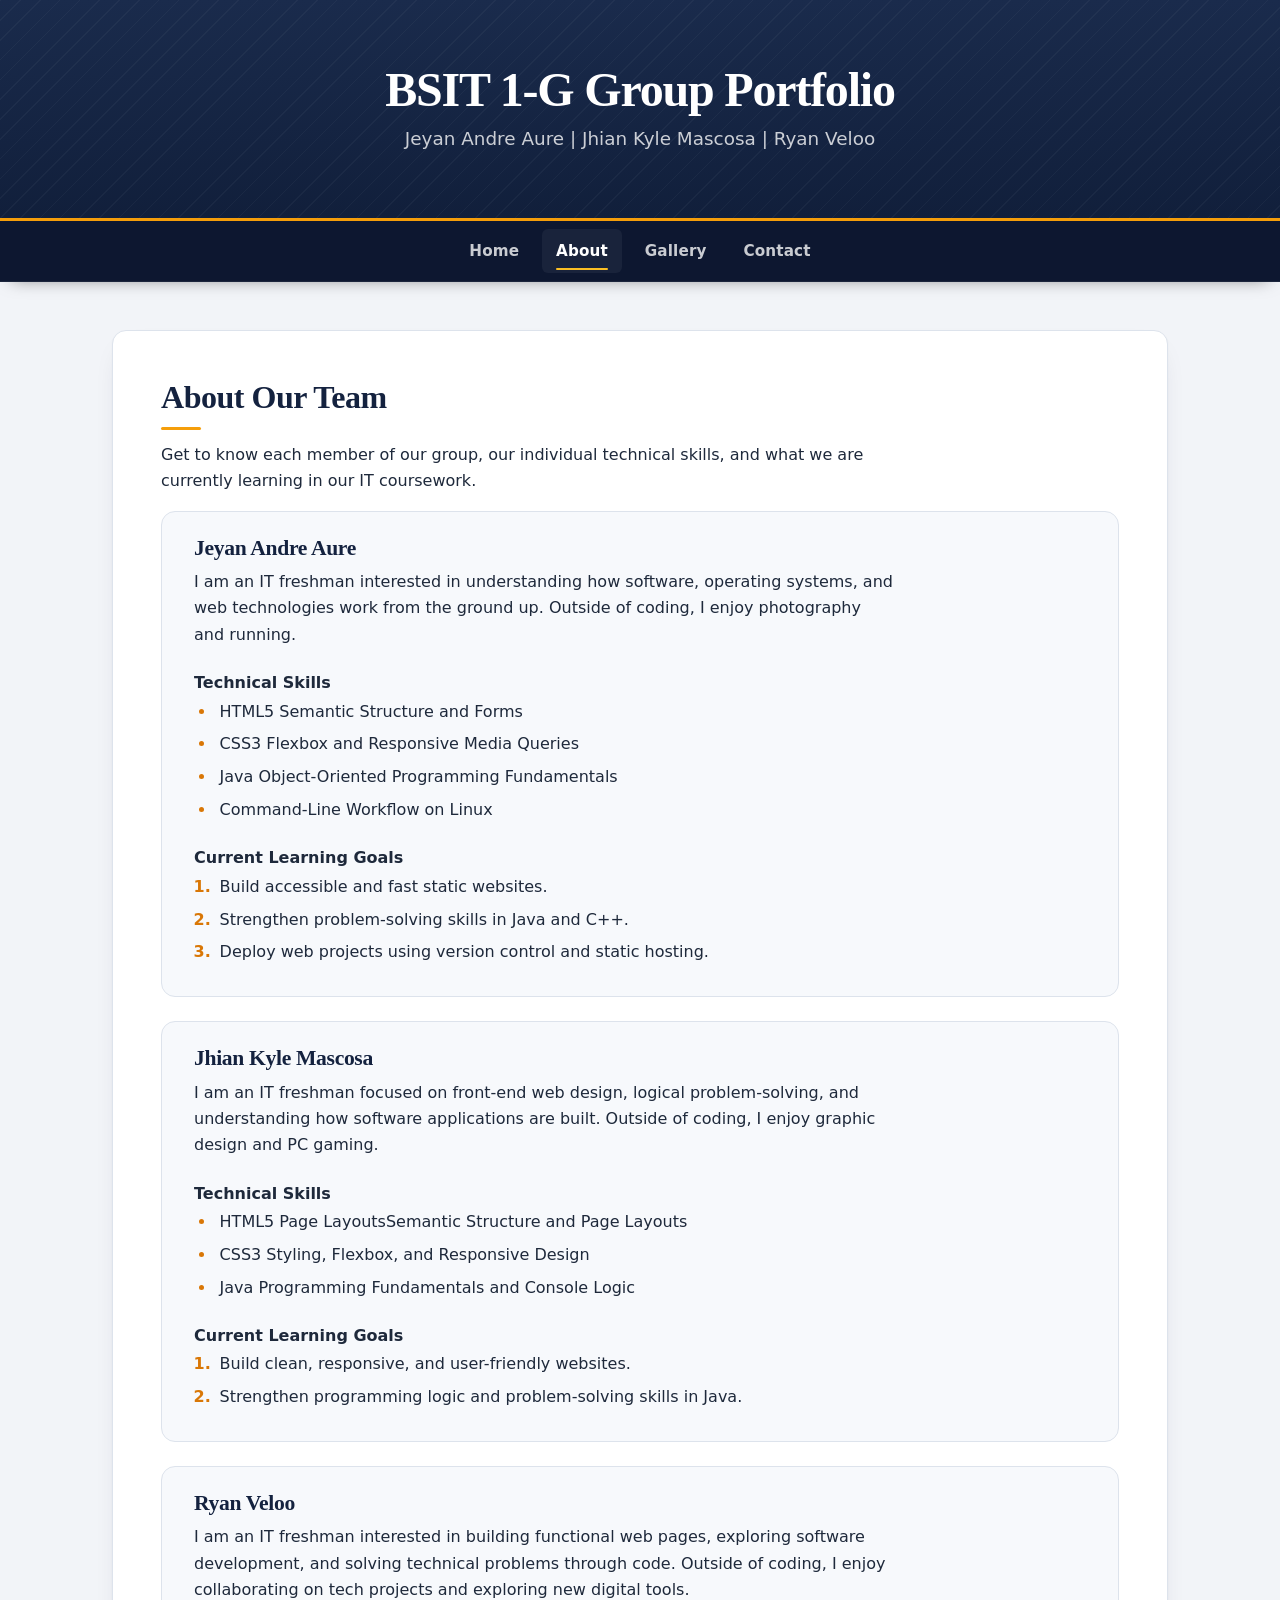
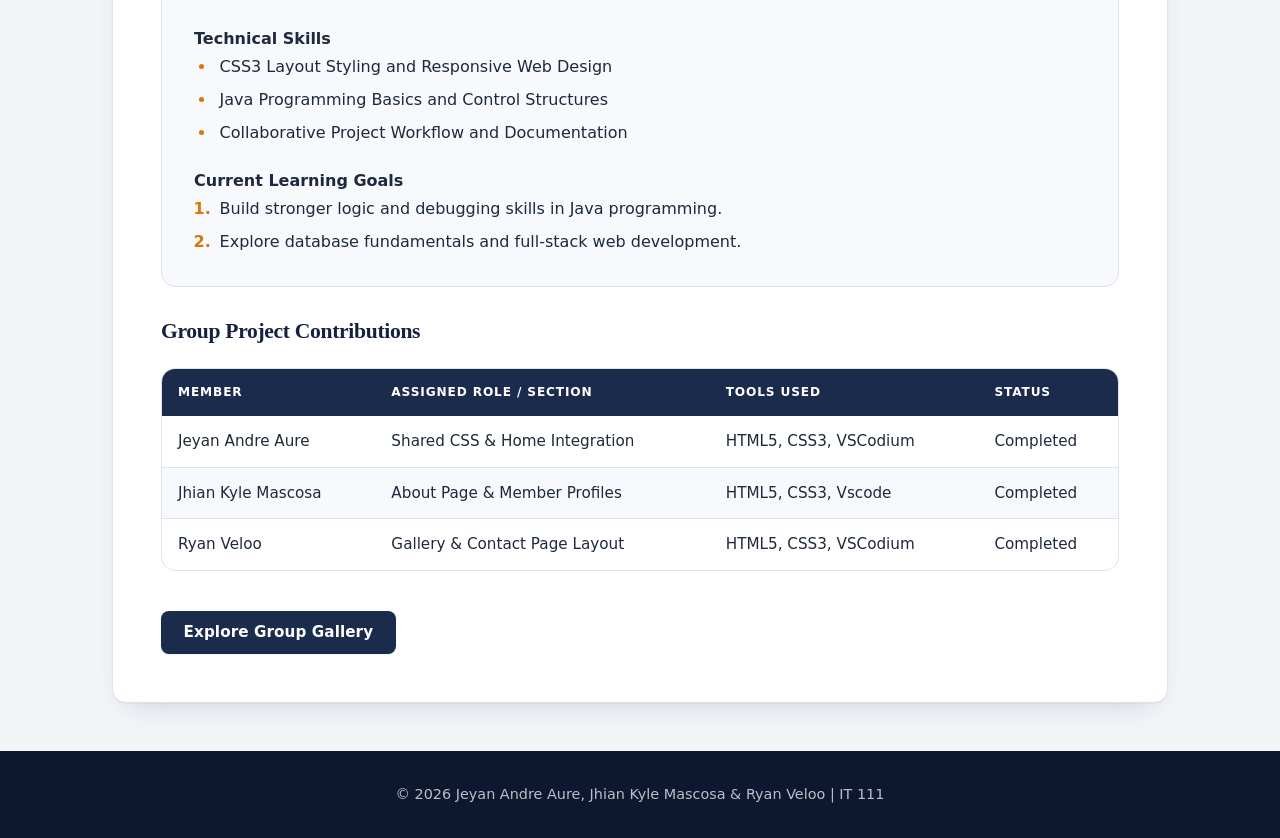
==== commit 892a83f3: "Small changes" ====
--- a/student-website/about.html
+++ b/student-website/about.html
@@ -100,13 +100,13 @@
                 <tr>
                     <td>Jhian Kyle Mascosa</td>
                     <td>About Page &amp; Member Profiles</td>
-                    <td>HTML5, CSS3, Sublime Text</td>
+                    <td>HTML5, CSS3, Vscode</td>
                     <td>Completed</td>
                 </tr>
                 <tr>
                     <td>Ryan Veloo</td>
                     <td>Gallery &amp; Contact Page Layout</td>
-                    <td>HTML5, CSS3, Sublime Text</td>
+                    <td>HTML5, CSS3, VSCodium</td>
                      <td>Completed</td>
                 </tr>
             </tbody>
--- a/student-website/css/style.css
+++ b/student-website/css/style.css
@@ -11,6 +11,7 @@
     --amber-500: #f59e0b;
     --amber-600: #d97706;
 
+    
     --bg: #f2f4f8;
     --surface: #ffffff;
     --surface-2: #f7f9fc;
@@ -25,6 +26,7 @@
     --danger: #b42318;
     --focus: #d97706;
 
+    
     --btn-bg: var(--navy-800);
     --btn-fg: #ffffff;
     --btn-hover: var(--navy-600);
@@ -35,18 +37,21 @@
     --field-border: #a3afc2;
     --accent-control: var(--navy-700);
 
+    
     --shadow-sm: 0 1px 2px rgba(17, 31, 59, 0.06);
     --shadow-md: 0 1px 2px rgba(17, 31, 59, 0.04),
                  0 12px 28px -16px rgba(17, 31, 59, 0.22);
     --shadow-lg: 0 2px 4px rgba(17, 31, 59, 0.05),
                  0 18px 36px -18px rgba(17, 31, 59, 0.32);
 
+    
     --font-body: "Inter", system-ui, -apple-system, "Segoe UI", Roboto,
                  "Helvetica Neue", Arial, sans-serif;
     --font-display: "Fraunces", "Source Serif 4", "Iowan Old Style",
                     "Palatino Linotype", Palatino, "Book Antiqua", Georgia, serif;
     --font-mono: ui-monospace, "SF Mono", "Cascadia Code", Menlo, Consolas, monospace;
 
+    
     --s-1: 0.25rem;
     --s-2: 0.5rem;
     --s-3: 0.75rem;
@@ -55,6 +60,7 @@
     --s-6: 2rem;
     --s-7: 3rem;
 
+    
     --radius: 14px;
     --radius-sm: 8px;
     --max: 66rem;
@@ -64,6 +70,8 @@
     --ease: cubic-bezier(0.2, 0.7, 0.2, 1);
     --t: 160ms;
 }
+
+
 
 *,
 *::before,
@@ -111,6 +119,7 @@
     border-radius: 10px;
 }
 
+
 :focus-visible {
     outline: 3px solid var(--focus);
     outline-offset: 3px;
@@ -119,12 +128,15 @@
 :focus:not(:focus-visible) {
     outline: none;
 }
+
 
 header,
 nav,
 footer {
     --focus: var(--amber-400);
 }
+
+
 
 h1,
 h2,
@@ -154,6 +166,7 @@
     color: var(--text);
     margin: var(--s-5) 0 var(--s-1);
 }
+
 
 :is(main, .intro-box, .member-section, .card) > :first-child {
     margin-top: 0;
@@ -320,6 +333,7 @@
     border-radius: 6px;
     transition: color var(--t) var(--ease), background-color var(--t) var(--ease);
 }
+
 
 nav a::after {
     content: "";
@@ -445,7 +459,6 @@
     transform: none;
 }
 
-/* Optional variants */
 .btn--accent {
     --btn-bg: var(--amber-400);
     --btn-fg: var(--navy-950);
@@ -459,6 +472,7 @@
     border-color: var(--border-strong);
     box-shadow: none;
 }
+
 
 table {
     width: 100%;
@@ -499,6 +513,7 @@
     background-color: var(--thead-bg);
     border-bottom-color: var(--thead-bg);
 }
+
 
 th[scope="row"] {
     font-size: inherit;
@@ -554,13 +569,19 @@
     margin: 0;
 }
 
-.card > img:first-child {
-    width: calc(100% + var(--card-pad) * 2);
-    max-width: none;
-    margin: calc(var(--card-pad) * -1) calc(var(--card-pad) * -1) var(--s-1);
-    aspect-ratio: 3 / 2;
+.card img {
+    display: block;
+    width: 100%;
+    height: auto;
+    aspect-ratio: 4 / 5;
     object-fit: cover;
-    border-radius: 0;
+    object-position: center 15%; 
+    border-radius: 10px;
+}
+
+main > p + .card-grid .card img {
+    aspect-ratio: 16 / 10;
+    object-position: top left;
 }
 
 .card h3 {
@@ -571,6 +592,7 @@
     font-size: 0.95rem;
     color: var(--text-muted);
 }
+
 
 .card > .btn {
     align-self: flex-start;
@@ -625,6 +647,7 @@
     font-weight: 650;
     color: var(--heading);
 }
+
 
 form > label:has(+ :is(input, textarea, select)) {
     margin-bottom: calc(var(--s-2) * -1);
@@ -751,7 +774,6 @@
         padding: var(--s-4);
     }
 
-    
     table {
         display: block;
         overflow-x: auto;
